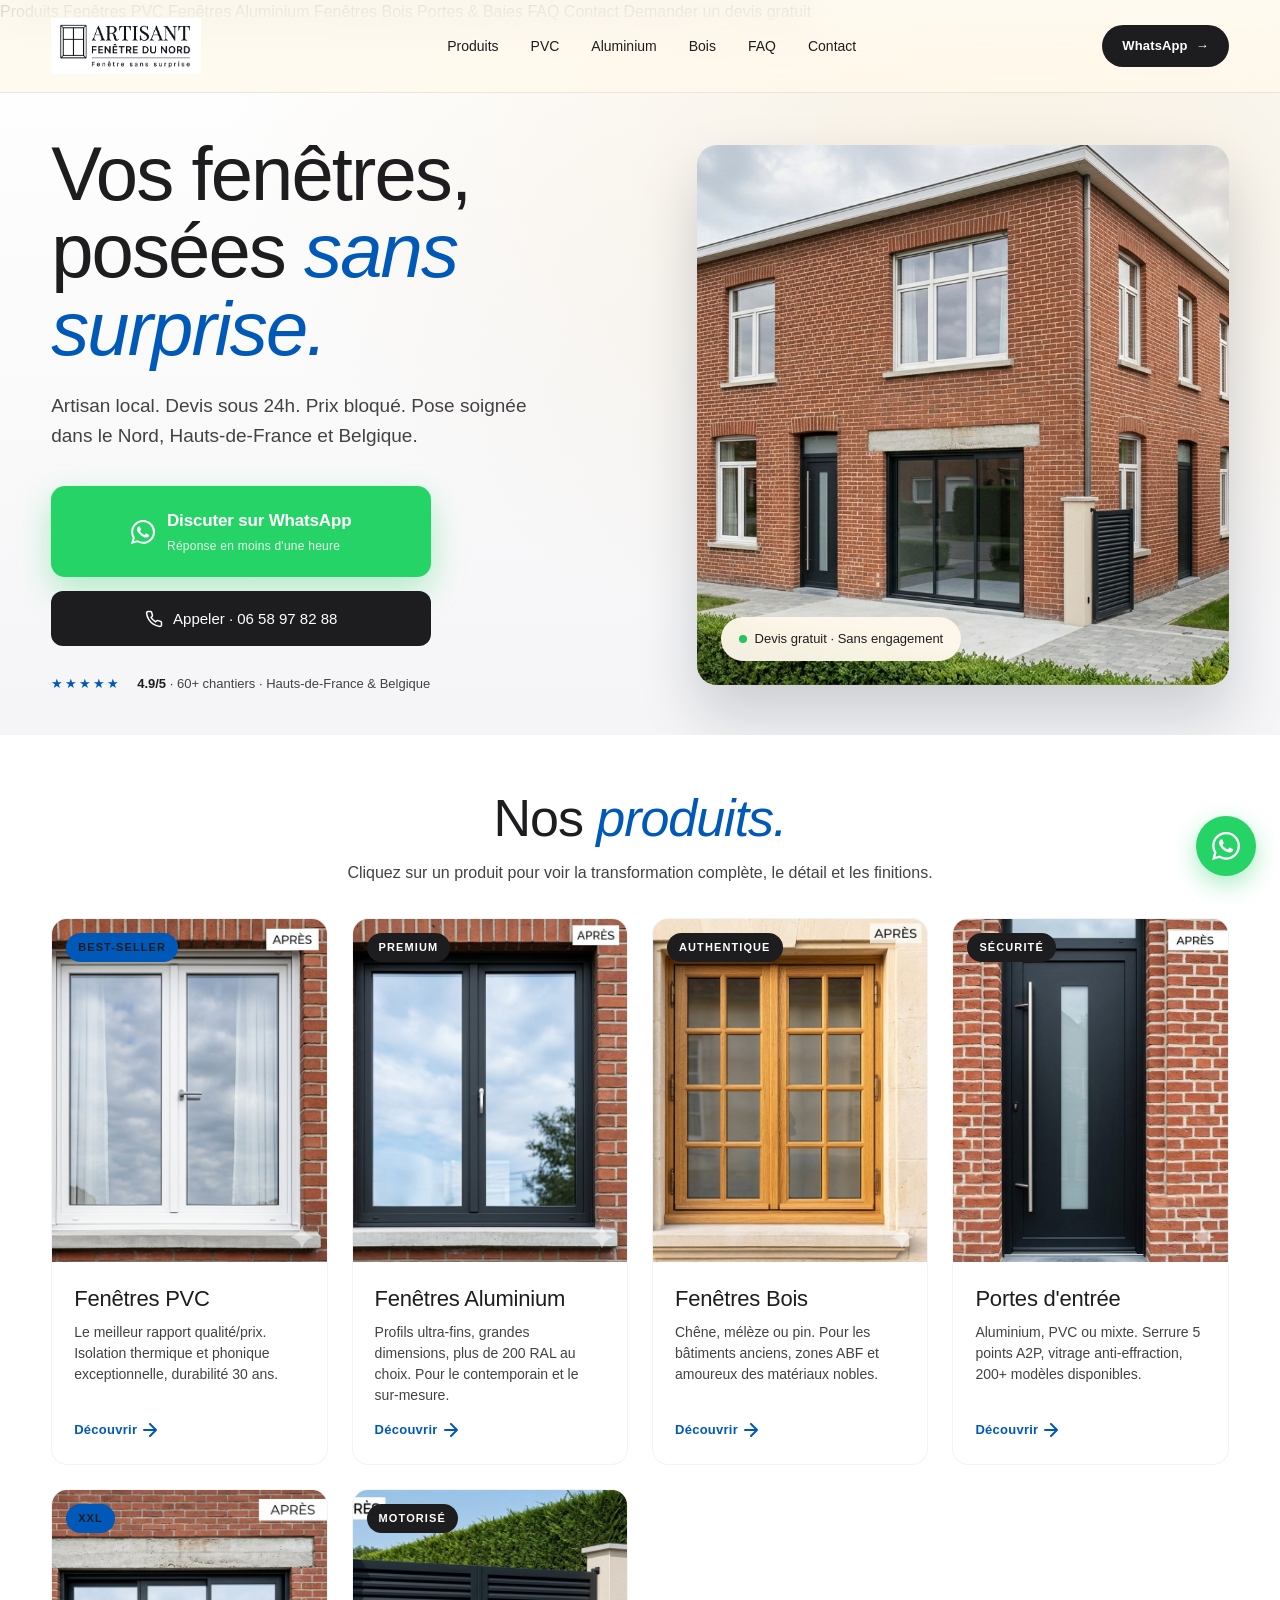
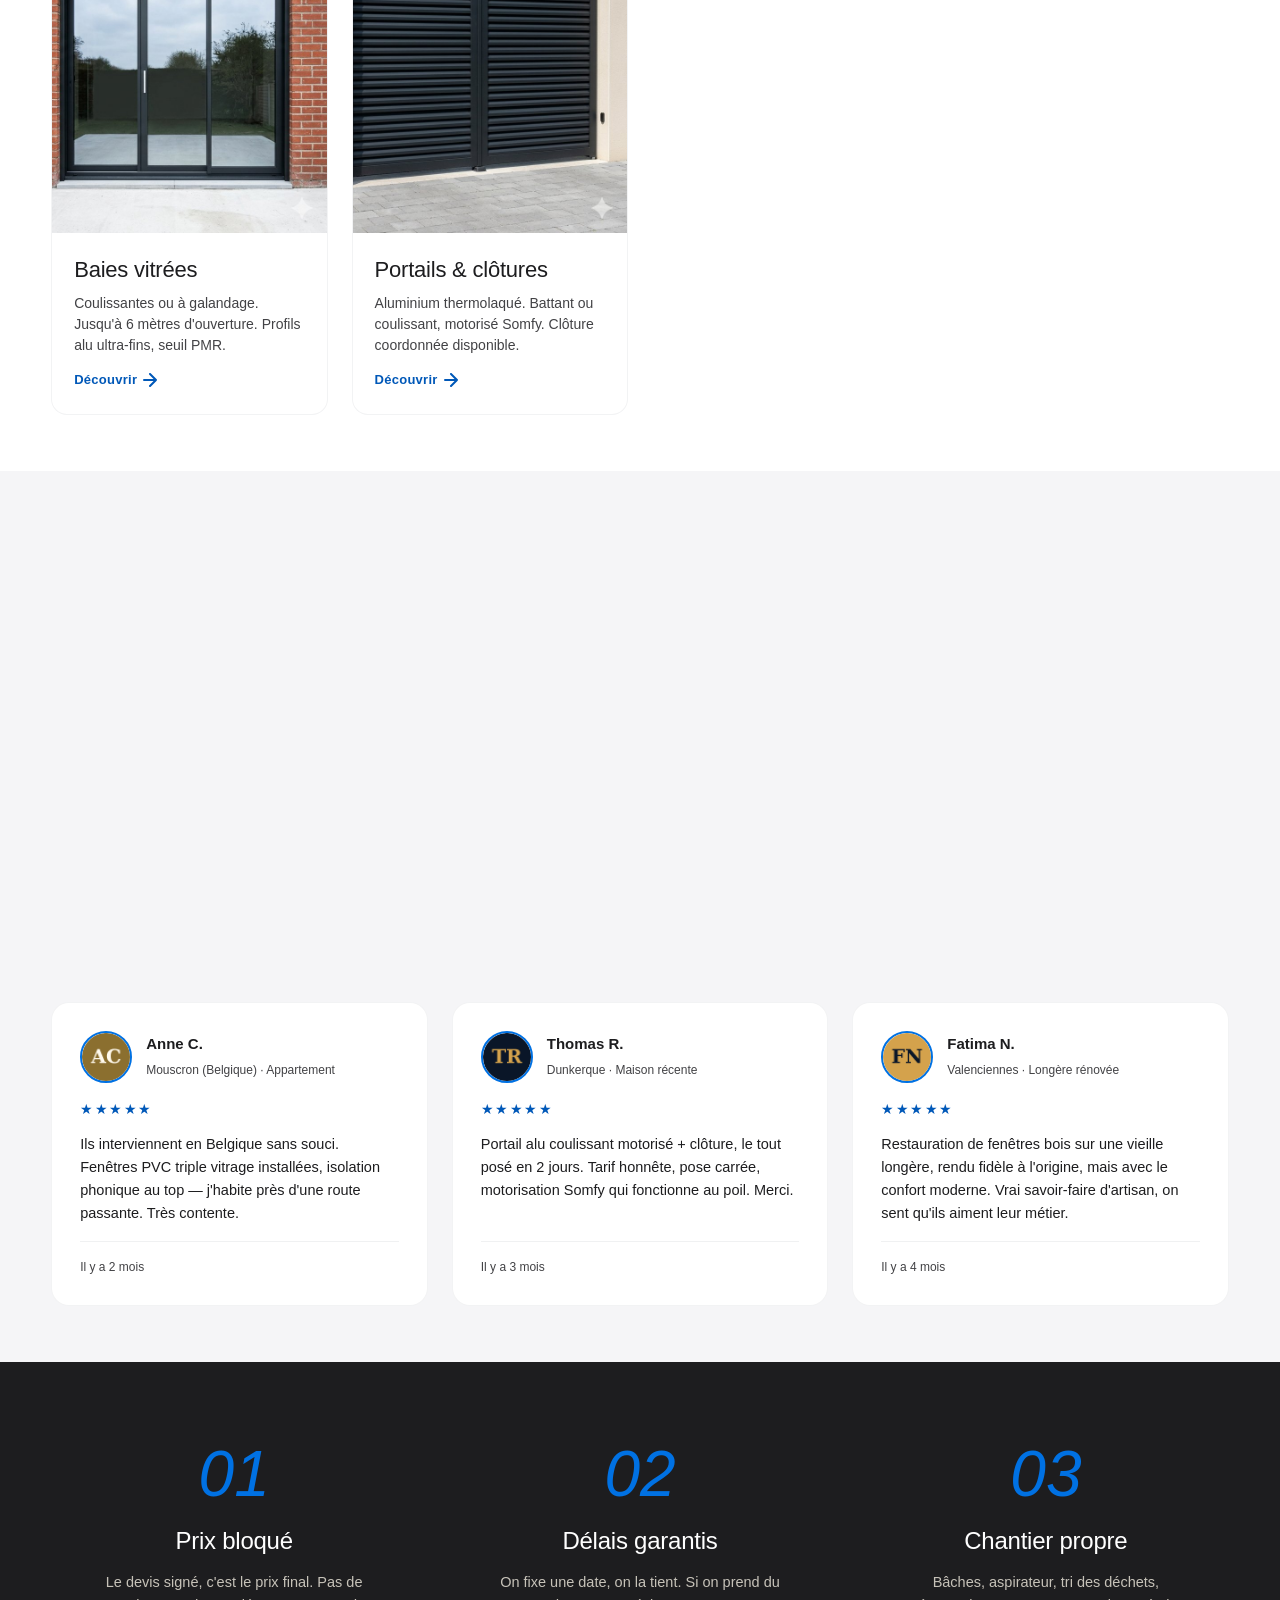
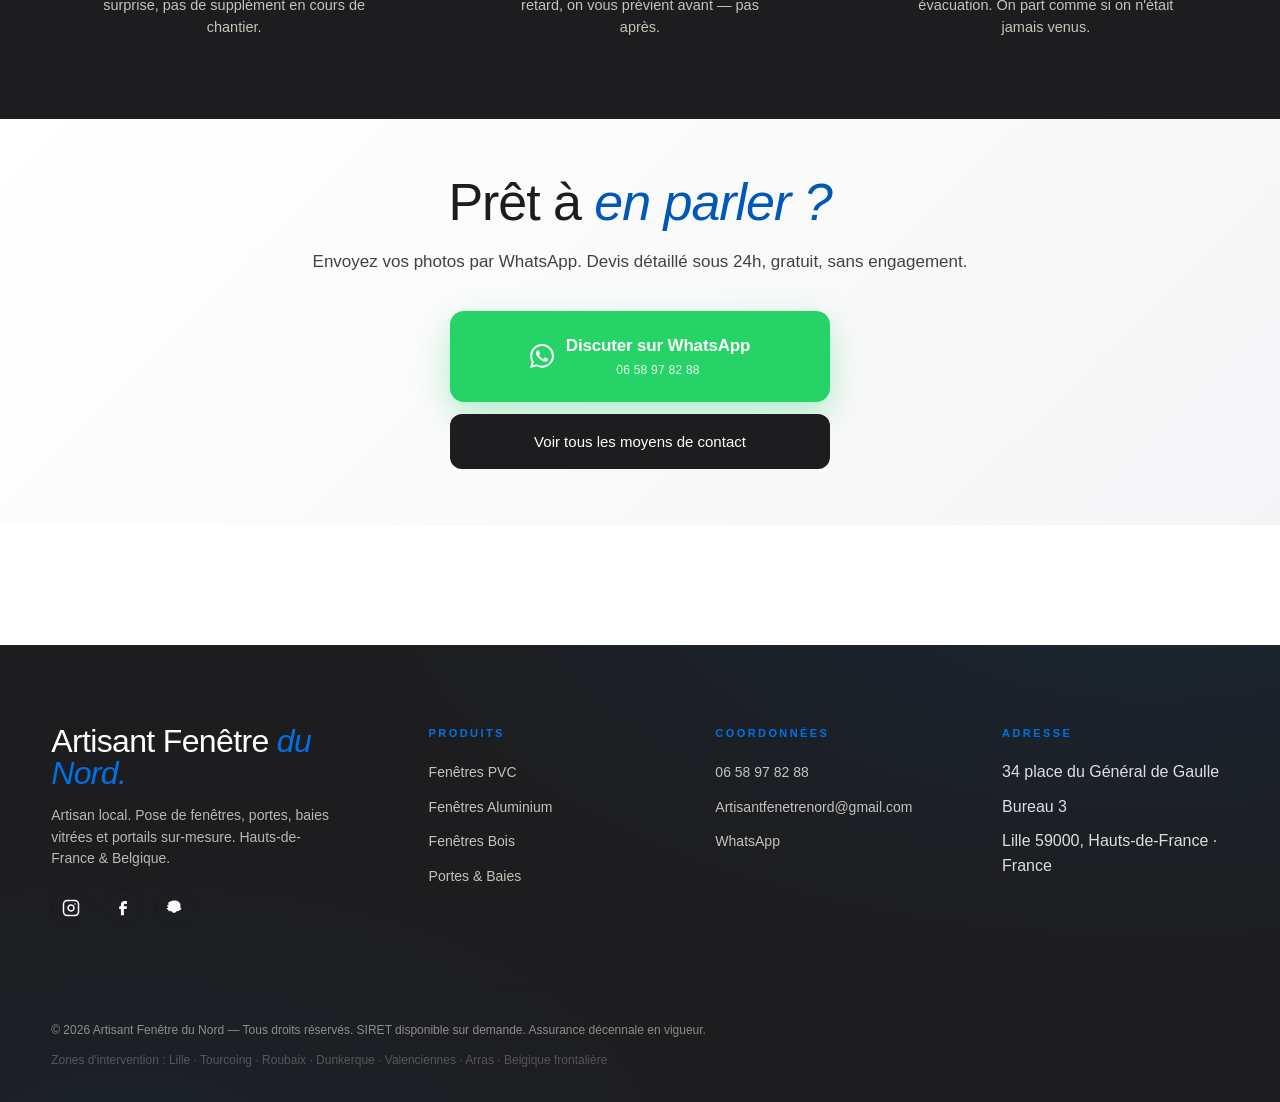
==== index.html @ 4042ab04 "Initial commit — site Artisant Fenêtre du Nord Site statique de présentation : page d'accueil, pages" ====
<!DOCTYPE html>
<html lang="fr">
<head>
<meta charset="UTF-8" />
<meta name="viewport" content="width=device-width, initial-scale=1.0" />
<title>Artisant Fenêtre du Nord | Pose fenêtres, portes, baies & portails — Lille, Tourcoing, Belgique</title>
<meta name="description" content="Artisan local. Fenêtres PVC, aluminium, bois, portes, baies vitrées et portails sur-mesure. Devis gratuit en 24h par WhatsApp. Pose dans le Nord, Hauts-de-France et Belgique." />
<meta name="keywords" content="fenêtre Lille, pose fenêtre Tourcoing, baie vitrée Nord, portail aluminium, devis fenêtre Belgique, artisan menuisier Hauts-de-France" />
<link rel="canonical" href="https://artisantfenetredunord.fr/" />
<link rel="icon" type="image/x-icon" href="favicon.ico" />
<link rel="icon" type="image/png" sizes="32x32" href="assets/favicon-32.png" />
<link rel="apple-touch-icon" sizes="180x180" href="assets/apple-touch-icon.png" />
<link rel="manifest" href="manifest.json" />
<meta name="theme-color" content="#0A1628" />
<link rel="stylesheet" href="assets/styles.css" />

<script type="application/ld+json">
{
  "@context": "https://schema.org",
  "@type": "LocalBusiness",
  "name": "Artisant Fenêtre du Nord",
  "image": "https://artisantfenetredunord.fr/assets/logo.png",
  "telephone": "+33658978288",
  "email": "Artisantfenetrenord@gmail.com",
  "address": {
    "@type": "PostalAddress",
    "streetAddress": "34 place du Général de Gaulle, Bureau 3, Lille 59000",
    "addressRegion": "Hauts-de-France",
    "addressCountry": "FR"
  },
  "areaServed": ["Lille", "Tourcoing", "Roubaix", "Dunkerque", "Valenciennes", "Arras", "Belgique"],
  "priceRange": "€€",
  "openingHours": "Mo-Sa 08:00-19:00"
}
</script>

<style>
/* HERO */
.hero-biz {
  display: flex;
  align-items: center;
  padding: 110px var(--gutter) 40px;
  background:
    radial-gradient(800px 500px at 80% 20%, rgba(212,162,76,0.15), transparent),
    linear-gradient(180deg, var(--cream) 0%, var(--paper) 100%);
  position: relative;
  overflow: hidden;
}
.hero-biz-inner {
  max-width: var(--max-w);
  margin: 0 auto;
  width: 100%;
  display: grid;
  grid-template-columns: 1.1fr 1fr;
  gap: 60px;
  align-items: center;
}
.hero-biz-text h1 {
  font-family: var(--font-display);
  font-size: clamp(40px, 6.5vw, 76px);
  font-weight: 500;
  line-height: 1.02;
  letter-spacing: -0.025em;
  color: var(--ink);
  margin-bottom: 24px;
}
.hero-biz-text h1 em { font-style: italic; color: var(--gold-deep); }
.hero-biz-text .lead-biz {
  font-size: 19px;
  line-height: 1.55;
  color: var(--ink-soft);
  max-width: 520px;
  margin-bottom: 36px;
}
.hero-biz-cta {
  display: flex;
  flex-direction: column;
  gap: 14px;
  max-width: 380px;
}
.btn-whatsapp-big {
  display: flex;
  align-items: center;
  justify-content: center;
  gap: 12px;
  background: #25D366;
  color: white;
  padding: 22px 32px;
  border-radius: 14px;
  font-size: 17px;
  font-weight: 600;
  letter-spacing: -0.01em;
  text-decoration: none;
  box-shadow: 0 12px 32px rgba(37, 211, 102, 0.35);
  transition: all 0.25s ease;
}
.btn-whatsapp-big:hover {
  transform: translateY(-2px);
  box-shadow: 0 16px 40px rgba(37, 211, 102, 0.45);
}
.btn-whatsapp-big svg { width: 24px; height: 24px; flex-shrink: 0; }
.btn-whatsapp-big small {
  display: block;
  font-size: 12px;
  font-weight: 400;
  opacity: 0.9;
  margin-top: 2px;
  letter-spacing: 0.02em;
}
.btn-call-secondary {
  display: flex;
  align-items: center;
  justify-content: center;
  gap: 10px;
  background: var(--ink);
  color: var(--cream);
  padding: 16px 24px;
  border-radius: 12px;
  font-size: 15px;
  font-weight: 500;
  text-decoration: none;
  transition: all 0.2s ease;
}
.btn-call-secondary:hover {
  background: var(--gold-deep);
  color: var(--ink);
}
.hero-biz-trust {
  margin-top: 28px;
  display: flex;
  align-items: center;
  gap: 16px;
  font-size: 13px;
  color: var(--ink-soft);
}
.hero-biz-trust strong { color: var(--ink); font-weight: 600; }
.hero-biz-trust .stars { color: var(--gold-deep); letter-spacing: 2px; }
.hero-biz-image {
  position: relative;
  height: 540px;
  border-radius: 20px;
  overflow: hidden;
  box-shadow: 0 30px 60px rgba(10, 22, 40, 0.18);
}
.hero-biz-image img { width: 100%; height: 100%; object-fit: cover; }
.hero-biz-badge {
  position: absolute;
  bottom: 24px;
  left: 24px;
  background: rgba(255, 249, 236, 0.95);
  backdrop-filter: blur(8px);
  padding: 12px 18px;
  border-radius: 100px;
  font-size: 13px;
  font-weight: 500;
  color: var(--ink);
  display: flex;
  align-items: center;
  gap: 8px;
}
.hero-biz-badge .dot { width: 8px; height: 8px; background: #22c55e; border-radius: 50%; animation: pulse 2s infinite; }
@keyframes pulse { 0%, 100% { opacity: 1; } 50% { opacity: 0.4; } }
@media (max-width: 900px) {
  .hero-biz { padding-top: 90px; }
  .hero-biz-inner { grid-template-columns: 1fr; gap: 40px; }
  .hero-biz-image { height: 380px; }
}
@media (max-width: 750px) {
  .hero-biz-image { height: 300px; }
  .btn-whatsapp-big { padding: 18px 24px; font-size: 15px; }
}

/* PRODUCTS GRID */
.products-section { padding: 56px var(--gutter); background: var(--cream); }
.products-inner { max-width: var(--max-w); margin: 0 auto; }
.products-header { text-align: center; max-width: 600px; margin: 0 auto 32px; }
.products-header h2 {
  font-family: var(--font-display);
  font-size: clamp(32px, 4.5vw, 52px);
  font-weight: 500;
  line-height: 1.05;
  letter-spacing: -0.02em;
  margin-bottom: 16px;
}
.products-header h2 em { font-style: italic; color: var(--gold-deep); }
.products-header p { font-size: 16px; color: var(--ink-soft); }
.products-grid {
  display: grid;
  grid-template-columns: repeat(auto-fill, minmax(260px, 1fr));
  gap: 24px;
}
.product-card {
  background: white;
  border-radius: 16px;
  overflow: hidden;
  text-decoration: none;
  color: var(--ink);
  display: flex;
  flex-direction: column;
  transition: all 0.3s ease;
  cursor: pointer;
  border: 1px solid rgba(10, 22, 40, 0.05);
}
.product-card:hover { transform: translateY(-6px); box-shadow: 0 20px 40px rgba(10, 22, 40, 0.12); }
.product-card-image { position: relative; aspect-ratio: 4 / 5; overflow: hidden; background: var(--paper); }
.product-card-image img { width: 100%; height: 100%; object-fit: cover; transition: transform 0.5s ease; }
.product-card-image.show-after img {
  /* Show only RIGHT half of the avant/après image — the result */
  width: 200%;
  object-position: right center;
  transition: transform 0.5s ease;
}
.product-card:hover .product-card-image.show-after img {
  transform: scale(1.04);
}
.product-card-image .reveal-hint {
  position: absolute;
  bottom: 14px;
  left: 14px;
  right: 14px;
  display: flex;
  align-items: center;
  justify-content: space-between;
  gap: 8px;
  padding: 8px 14px;
  background: rgba(255, 255, 255, 0.95);
  backdrop-filter: blur(8px);
  -webkit-backdrop-filter: blur(8px);
  border-radius: 999px;
  font-size: 11px;
  font-weight: 600;
  letter-spacing: 0.08em;
  text-transform: uppercase;
  color: var(--ink);
  z-index: 2;
  transition: transform 0.4s ease;
}
.reveal-hint .arrow {
  display: inline-flex;
  align-items: center;
  gap: 4px;
  color: var(--gold);
  font-weight: 700;
}
.reveal-hint .arrow svg { transition: transform 0.3s ease; }
.product-card:hover .reveal-hint .arrow svg { transform: translateX(4px); }
.product-card:hover .product-card-image img { transform: scale(1.05); }
.product-card-tag {
  position: absolute;
  top: 14px;
  left: 14px;
  background: var(--ink);
  color: var(--cream);
  font-size: 11px;
  font-weight: 600;
  letter-spacing: 0.1em;
  text-transform: uppercase;
  padding: 6px 12px;
  border-radius: 100px;
}
.product-card-tag.gold { background: var(--gold-deep); color: var(--ink); }
.product-card-info { padding: 20px 22px 24px; flex: 1; display: flex; flex-direction: column; }
.product-card-info h3 {
  font-family: var(--font-display);
  font-size: 22px;
  font-weight: 500;
  letter-spacing: -0.01em;
  margin-bottom: 6px;
}
.product-card-info p { font-size: 14px; color: var(--ink-soft); line-height: 1.5; margin-bottom: 14px; flex: 1; }
.product-card-link {
  display: inline-flex;
  align-items: center;
  gap: 6px;
  font-size: 13px;
  font-weight: 600;
  color: var(--gold-deep);
  letter-spacing: 0.02em;
}
.product-card-link svg { transition: transform 0.25s; }
.product-card:hover .product-card-link svg { transform: translateX(4px); }
@media (max-width: 600px) {
  .products-section { padding: 36px var(--gutter); }
  .products-grid { grid-template-columns: repeat(2, 1fr); gap: 14px; }
  .product-card-info { padding: 14px 14px 18px; }
  .product-card-info h3 { font-size: 17px; }
  .product-card-info p { font-size: 12.5px; margin-bottom: 10px; }
  .product-card-tag { font-size: 9px; padding: 5px 9px; top: 10px; left: 10px; }
}

/* REVIEWS */
.reviews-section { padding: 56px var(--gutter); background: var(--paper); }
.reviews-inner { max-width: var(--max-w); margin: 0 auto; }
.reviews-header { text-align: center; margin-bottom: 28px; }
.reviews-header .rating-bar {
  display: inline-flex;
  align-items: center;
  gap: 12px;
  background: white;
  padding: 12px 22px;
  border-radius: 100px;
  margin-bottom: 12px;
  box-shadow: 0 4px 20px rgba(10, 22, 40, 0.06);
}
.reviews-header .stars { color: var(--gold-deep); font-size: 18px; letter-spacing: 2px; }
.reviews-header .rating-text { font-size: 14px; font-weight: 600; color: var(--ink); }
.reviews-header .rating-count { font-size: 13px; color: var(--ink-soft); }
.reviews-header h2 {
  font-family: var(--font-display);
  font-size: clamp(32px, 4.5vw, 52px);
  font-weight: 500;
  line-height: 1.05;
  letter-spacing: -0.02em;
}
.reviews-header h2 em { font-style: italic; color: var(--gold-deep); }
.reviews-grid { display: grid; grid-template-columns: repeat(auto-fill, minmax(320px, 1fr)); gap: 24px; }
.review-card {
  background: white;
  border-radius: 18px;
  padding: 28px;
  display: flex;
  flex-direction: column;
  border: 1px solid rgba(10, 22, 40, 0.05);
}
.review-head { display: flex; align-items: center; gap: 14px; margin-bottom: 16px; }
.review-avatar {
  width: 52px;
  height: 52px;
  border-radius: 50%;
  overflow: hidden;
  flex-shrink: 0;
  background: var(--paper);
  border: 2px solid var(--gold);
}
.review-avatar img { width: 100%; height: 100%; object-fit: cover; }
.review-author { flex: 1; }
.review-author strong { display: block; font-size: 15px; font-weight: 600; color: var(--ink); margin-bottom: 2px; }
.review-author small { font-size: 12px; color: var(--ink-soft); }
.review-stars { color: var(--gold-deep); font-size: 14px; letter-spacing: 1.5px; margin-bottom: 12px; }
.review-card p { font-size: 14.5px; line-height: 1.6; color: var(--ink); flex: 1; }
.review-date {
  font-size: 12px;
  color: var(--ink-soft);
  margin-top: 16px;
  padding-top: 16px;
  border-top: 1px solid rgba(10, 22, 40, 0.06);
}
@media (max-width: 600px) {
  .reviews-section { padding: 36px var(--gutter); }
  .reviews-grid { grid-template-columns: 1fr; gap: 16px; }
  .review-card { padding: 22px; }
}

/* PILIERS */
.pillars { padding: 56px var(--gutter); background: var(--ink); color: var(--cream); }
.pillars-inner {
  max-width: var(--max-w);
  margin: 0 auto;
  display: grid;
  grid-template-columns: repeat(3, 1fr);
  gap: 40px;
}
.pillar { text-align: center; padding: 24px 12px; }
.pillar-num {
  font-family: var(--font-display);
  font-size: 64px;
  font-weight: 500;
  font-style: italic;
  color: var(--gold);
  line-height: 1;
  margin-bottom: 16px;
}
.pillar h3 {
  font-family: var(--font-display);
  font-size: 24px;
  font-weight: 500;
  letter-spacing: -0.01em;
  margin-bottom: 12px;
}
.pillar p { font-size: 14.5px; line-height: 1.55; color: rgba(255, 249, 236, 0.75); max-width: 280px; margin: 0 auto; }
@media (max-width: 800px) { .pillars-inner { grid-template-columns: 1fr; gap: 30px; } }

/* FINAL CTA */
.final-cta { padding: 56px var(--gutter); background: linear-gradient(135deg, var(--cream), var(--paper)); text-align: center; }
.final-cta-inner { max-width: 700px; margin: 0 auto; }
.final-cta h2 {
  font-family: var(--font-display);
  font-size: clamp(32px, 5vw, 52px);
  font-weight: 500;
  line-height: 1.05;
  letter-spacing: -0.02em;
  margin-bottom: 20px;
}
.final-cta h2 em { font-style: italic; color: var(--gold-deep); }
.final-cta p { font-size: 17px; color: var(--ink-soft); margin-bottom: 36px; line-height: 1.5; }
.final-cta-btns {
  display: inline-flex;
  flex-direction: column;
  gap: 12px;
  width: 100%;
  max-width: 380px;
}
</style>
</head>

<body>

<!-- NAV -->
<nav class="nav">
  <div class="nav-inner">
    <a href="index.html" class="nav-brand">
      <img class="nav-brand-mark" src="assets/logo.png" alt="Artisant Fenêtre du Nord — Fenêtre sans surprise" />
    </a>
    <ul class="nav-links">
      <li><a href="#produits">Produits</a></li>
      <li><a href="pages/pvc.html">PVC</a></li>
      <li><a href="pages/aluminium.html">Aluminium</a></li>
      <li><a href="pages/bois.html">Bois</a></li>
      <li><a href="pages/faq.html">FAQ</a></li>
      <li><a href="pages/contact.html">Contact</a></li>
    </ul>
    <a href="#" data-whatsapp="Bonjour, je souhaite obtenir un devis." class="nav-cta">WhatsApp <span>→</span></a>
    <button class="nav-toggle" aria-label="Menu">
      <svg width="20" height="14" viewBox="0 0 20 14" fill="none"><path d="M1 1h18M1 7h18M1 13h18" stroke="currentColor" stroke-width="2" stroke-linecap="round"/></svg>
    </button>
  </div>
</nav>
<div class="mobile-menu">
  <a href="#produits">Produits</a>
  <a href="pages/pvc.html">Fenêtres PVC</a>
  <a href="pages/aluminium.html">Fenêtres Aluminium</a>
  <a href="pages/bois.html">Fenêtres Bois</a>
  <a href="pages/portes-baies-portails.html">Portes & Baies</a>
  <a href="pages/faq.html">FAQ</a>
  <a href="pages/contact.html">Contact</a>
  <a href="pages/contact.html" class="mobile-cta">Demander un devis gratuit</a>
</div>

<!-- HERO -->
<section class="hero-biz">
  <div class="hero-biz-inner">
    <div class="hero-biz-text">
      <h1>Vos fenêtres,<br/>posées <em>sans surprise.</em></h1>
      <p class="lead-biz">Artisan local. Devis sous 24h. Prix bloqué. Pose soignée dans le Nord, Hauts-de-France et Belgique.</p>
      <div class="hero-biz-cta">
        <a href="#" data-whatsapp="Bonjour, je souhaite obtenir un devis pour mes fenêtres." class="btn-whatsapp-big">
          <svg viewBox="0 0 24 24" fill="currentColor"><path d="M17.472 14.382c-.297-.149-1.758-.867-2.03-.967-.273-.099-.471-.148-.67.15-.197.297-.767.966-.94 1.164-.173.199-.347.223-.644.075-.297-.15-1.255-.463-2.39-1.475-.883-.788-1.48-1.761-1.653-2.059-.173-.297-.018-.458.13-.606.134-.133.298-.347.446-.52.149-.174.198-.298.298-.497.099-.198.05-.371-.025-.52-.075-.149-.669-1.612-.916-2.207-.242-.579-.487-.5-.669-.51-.173-.008-.371-.01-.57-.01-.198 0-.52.074-.792.372-.272.297-1.04 1.016-1.04 2.479 0 1.462 1.065 2.875 1.213 3.074.149.198 2.096 3.2 5.077 4.487.709.306 1.262.489 1.694.625.712.227 1.36.195 1.871.118.571-.085 1.758-.719 2.006-1.413.248-.694.248-1.289.173-1.413-.074-.124-.272-.198-.57-.347m-5.421 7.403h-.004a9.87 9.87 0 01-5.031-1.378l-.361-.214-3.741.982.998-3.648-.235-.374a9.86 9.86 0 01-1.51-5.26c.001-5.45 4.436-9.884 9.888-9.884 2.64 0 5.122 1.03 6.988 2.898a9.825 9.825 0 012.893 6.994c-.003 5.45-4.437 9.884-9.885 9.884m8.413-18.297A11.815 11.815 0 0012.05 0C5.495 0 .16 5.335.157 11.892c0 2.096.547 4.142 1.588 5.945L.057 24l6.305-1.654a11.882 11.882 0 005.683 1.448h.005c6.554 0 11.89-5.335 11.893-11.893a11.821 11.821 0 00-3.48-8.413z"/></svg>
          <span>Discuter sur WhatsApp<small>Réponse en moins d'une heure</small></span>
        </a>
        <a href="tel:0658978288" class="btn-call-secondary">
          <svg width="18" height="18" viewBox="0 0 24 24" fill="none" stroke="currentColor" stroke-width="2"><path d="M22 16.92v3a2 2 0 01-2.18 2 19.79 19.79 0 01-8.63-3.07 19.5 19.5 0 01-6-6 19.79 19.79 0 01-3.07-8.67A2 2 0 014.11 2h3a2 2 0 012 1.72 12.84 12.84 0 00.7 2.81 2 2 0 01-.45 2.11L8.09 9.91a16 16 0 006 6l1.27-1.27a2 2 0 012.11-.45 12.84 12.84 0 002.81.7A2 2 0 0122 16.92z"/></svg>
          <span>Appeler · 06 58 97 82 88</span>
        </a>
      </div>
      <div class="hero-biz-trust">
        <span class="stars">★★★★★</span>
        <span><strong>4.9/5</strong> · 60+ chantiers · Hauts-de-France & Belgique</span>
      </div>
    </div>

    <div class="hero-biz-image reveal">
      <img src="assets/terrasse-baie-vitree.jpeg" alt="Baie vitrée et terrasse posées par Artisant Fenêtre du Nord" />
      <div class="hero-biz-badge">
        <span class="dot"></span>
        <span>Devis gratuit · Sans engagement</span>
      </div>
    </div>
  </div>
</section>

<!-- PRODUCTS -->
<section id="produits" class="products-section">
  <div class="products-inner">
    <div class="products-header reveal">
      <h2>Nos <em>produits.</em></h2>
      <p>Cliquez sur un produit pour voir la transformation complète, le détail et les finitions.</p>
    </div>

    <div class="products-grid">

      <a href="pages/pvc.html" class="product-card reveal">
        <div class="product-card-image show-after">
          <span class="product-card-tag gold">Best-seller</span>
          <img src="assets/produits/fenetre-pvc-avant-apres.png" alt="Fenêtre PVC — après rénovation" />
        </div>
        <div class="product-card-info">
          <h3>Fenêtres PVC</h3>
          <p>Le meilleur rapport qualité/prix. Isolation thermique et phonique exceptionnelle, durabilité 30 ans.</p>
          <span class="product-card-link">Découvrir <svg width="14" height="14" viewBox="0 0 14 14" fill="none"><path d="M1 7h12m0 0L7 1m6 6L7 13" stroke="currentColor" stroke-width="2" stroke-linecap="round"/></svg></span>
        </div>
      </a>

      <a href="pages/aluminium.html" class="product-card reveal">
        <div class="product-card-image show-after">
          <span class="product-card-tag">Premium</span>
          <img src="assets/produits/fenetre-alu-avant-apres.png" alt="Fenêtre aluminium — après rénovation" />
        </div>
        <div class="product-card-info">
          <h3>Fenêtres Aluminium</h3>
          <p>Profils ultra-fins, grandes dimensions, plus de 200 RAL au choix. Pour le contemporain et le sur-mesure.</p>
          <span class="product-card-link">Découvrir <svg width="14" height="14" viewBox="0 0 14 14" fill="none"><path d="M1 7h12m0 0L7 1m6 6L7 13" stroke="currentColor" stroke-width="2" stroke-linecap="round"/></svg></span>
        </div>
      </a>

      <a href="pages/bois.html" class="product-card reveal">
        <div class="product-card-image show-after">
          <span class="product-card-tag">Authentique</span>
          <img src="assets/produits/fenetre-bois-avant-apres.png" alt="Fenêtre bois — après restauration" />
        </div>
        <div class="product-card-info">
          <h3>Fenêtres Bois</h3>
          <p>Chêne, mélèze ou pin. Pour les bâtiments anciens, zones ABF et amoureux des matériaux nobles.</p>
          <span class="product-card-link">Découvrir <svg width="14" height="14" viewBox="0 0 14 14" fill="none"><path d="M1 7h12m0 0L7 1m6 6L7 13" stroke="currentColor" stroke-width="2" stroke-linecap="round"/></svg></span>
        </div>
      </a>

      <a href="pages/portes-baies-portails.html" class="product-card reveal">
        <div class="product-card-image show-after">
          <span class="product-card-tag">Sécurité</span>
          <img src="assets/produits/porte-avant-apres.png" alt="Porte d'entrée — après remplacement" />
        </div>
        <div class="product-card-info">
          <h3>Portes d'entrée</h3>
          <p>Aluminium, PVC ou mixte. Serrure 5 points A2P, vitrage anti-effraction, 200+ modèles disponibles.</p>
          <span class="product-card-link">Découvrir <svg width="14" height="14" viewBox="0 0 14 14" fill="none"><path d="M1 7h12m0 0L7 1m6 6L7 13" stroke="currentColor" stroke-width="2" stroke-linecap="round"/></svg></span>
        </div>
      </a>

      <a href="pages/portes-baies-portails.html" class="product-card reveal">
        <div class="product-card-image show-after">
          <span class="product-card-tag gold">XXL</span>
          <img src="assets/produits/baie-avant-apres.png" alt="Baie vitrée — après pose" />
        </div>
        <div class="product-card-info">
          <h3>Baies vitrées</h3>
          <p>Coulissantes ou à galandage. Jusqu'à 6 mètres d'ouverture. Profils alu ultra-fins, seuil PMR.</p>
          <span class="product-card-link">Découvrir <svg width="14" height="14" viewBox="0 0 14 14" fill="none"><path d="M1 7h12m0 0L7 1m6 6L7 13" stroke="currentColor" stroke-width="2" stroke-linecap="round"/></svg></span>
        </div>
      </a>

      <a href="pages/portes-baies-portails.html" class="product-card reveal">
        <div class="product-card-image show-after">
          <span class="product-card-tag">Motorisé</span>
          <img src="assets/produits/portail-avant-apres.png" alt="Portail — après remplacement" />
        </div>
        <div class="product-card-info">
          <h3>Portails &amp; clôtures</h3>
          <p>Aluminium thermolaqué. Battant ou coulissant, motorisé Somfy. Clôture coordonnée disponible.</p>
          <span class="product-card-link">Découvrir <svg width="14" height="14" viewBox="0 0 14 14" fill="none"><path d="M1 7h12m0 0L7 1m6 6L7 13" stroke="currentColor" stroke-width="2" stroke-linecap="round"/></svg></span>
        </div>
      </a>

    </div>
  </div>
</section>

<!-- REVIEWS -->
<section id="avis" class="reviews-section">
  <div class="reviews-inner">
    <div class="reviews-header reveal">
      <div class="rating-bar">
        <span class="stars">★★★★★</span>
        <span class="rating-text">4.9 / 5</span>
        <span class="rating-count">— Plus de 60 clients satisfaits</span>
      </div>
      <h2>Ce que disent <em>nos clients.</em></h2>
    </div>

    <div class="reviews-grid">

      <div class="review-card reveal">
        <div class="review-head">
          <div class="review-avatar"><img src="assets/avatars/avatar-1.png" alt="Marie D." /></div>
          <div class="review-author"><strong>Marie D.</strong><small>Lille · Maison de ville</small></div>
        </div>
        <div class="review-stars">★★★★★</div>
        <p>Pose impeccable de 7 fenêtres PVC en deux jours. Équipe ponctuelle, propre, et le devis a été respecté au centime près. On entend plus la rue, c'est le jour et la nuit.</p>
        <div class="review-date">Il y a 3 semaines</div>
      </div>

      <div class="review-card reveal">
        <div class="review-head">
          <div class="review-avatar"><img src="assets/avatars/avatar-2.png" alt="Stéphane L." /></div>
          <div class="review-author"><strong>Stéphane L.</strong><small>Tourcoing · Rénovation totale</small></div>
        </div>
        <div class="review-stars">★★★★★</div>
        <p>J'ai fait faire 3 devis. Eux étaient les plus clairs et pas les plus chers. Baie vitrée alu de 4m posée nickel, bien expliqué les choix de vitrage. Je recommande sans hésiter.</p>
        <div class="review-date">Il y a 1 mois</div>
      </div>

      <div class="review-card reveal">
        <div class="review-head">
          <div class="review-avatar"><img src="assets/avatars/avatar-3.png" alt="Karim B." /></div>
          <div class="review-author"><strong>Karim B.</strong><small>Roubaix · Maison familiale</small></div>
        </div>
        <div class="review-stars">★★★★★</div>
        <p>Réponse WhatsApp en 30 min, devis le lendemain matin. Pose porte d'entrée alu + 4 fenêtres. Travail très soigné, nettoyage complet à la fin. Du sérieux.</p>
        <div class="review-date">Il y a 2 mois</div>
      </div>

      <div class="review-card reveal">
        <div class="review-head">
          <div class="review-avatar"><img src="assets/avatars/avatar-4.png" alt="Anne C." /></div>
          <div class="review-author"><strong>Anne C.</strong><small>Mouscron (Belgique) · Appartement</small></div>
        </div>
        <div class="review-stars">★★★★★</div>
        <p>Ils interviennent en Belgique sans souci. Fenêtres PVC triple vitrage installées, isolation phonique au top — j'habite près d'une route passante. Très contente.</p>
        <div class="review-date">Il y a 2 mois</div>
      </div>

      <div class="review-card reveal">
        <div class="review-head">
          <div class="review-avatar"><img src="assets/avatars/avatar-5.png" alt="Thomas R." /></div>
          <div class="review-author"><strong>Thomas R.</strong><small>Dunkerque · Maison récente</small></div>
        </div>
        <div class="review-stars">★★★★★</div>
        <p>Portail alu coulissant motorisé + clôture, le tout posé en 2 jours. Tarif honnête, pose carrée, motorisation Somfy qui fonctionne au poil. Merci.</p>
        <div class="review-date">Il y a 3 mois</div>
      </div>

      <div class="review-card reveal">
        <div class="review-head">
          <div class="review-avatar"><img src="assets/avatars/avatar-6.png" alt="Fatima N." /></div>
          <div class="review-author"><strong>Fatima N.</strong><small>Valenciennes · Longère rénovée</small></div>
        </div>
        <div class="review-stars">★★★★★</div>
        <p>Restauration de fenêtres bois sur une vieille longère, rendu fidèle à l'origine, mais avec le confort moderne. Vrai savoir-faire d'artisan, on sent qu'ils aiment leur métier.</p>
        <div class="review-date">Il y a 4 mois</div>
      </div>

    </div>
  </div>
</section>

<!-- 3 PILIERS -->
<section class="pillars">
  <div class="pillars-inner">
    <div class="pillar reveal">
      <div class="pillar-num">01</div>
      <h3>Prix bloqué</h3>
      <p>Le devis signé, c'est le prix final. Pas de surprise, pas de supplément en cours de chantier.</p>
    </div>
    <div class="pillar reveal">
      <div class="pillar-num">02</div>
      <h3>Délais garantis</h3>
      <p>On fixe une date, on la tient. Si on prend du retard, on vous prévient avant — pas après.</p>
    </div>
    <div class="pillar reveal">
      <div class="pillar-num">03</div>
      <h3>Chantier propre</h3>
      <p>Bâches, aspirateur, tri des déchets, évacuation. On part comme si on n'était jamais venus.</p>
    </div>
  </div>
</section>

<!-- FINAL CTA -->
<section class="final-cta">
  <div class="final-cta-inner">
    <h2>Prêt à <em>en parler ?</em></h2>
    <p>Envoyez vos photos par WhatsApp. Devis détaillé sous 24h, gratuit, sans engagement.</p>
    <div class="final-cta-btns">
      <a href="#" data-whatsapp="Bonjour, je souhaite obtenir un devis." class="btn-whatsapp-big">
        <svg viewBox="0 0 24 24" fill="currentColor"><path d="M17.472 14.382c-.297-.149-1.758-.867-2.03-.967-.273-.099-.471-.148-.67.15-.197.297-.767.966-.94 1.164-.173.199-.347.223-.644.075-.297-.15-1.255-.463-2.39-1.475-.883-.788-1.48-1.761-1.653-2.059-.173-.297-.018-.458.13-.606.134-.133.298-.347.446-.52.149-.174.198-.298.298-.497.099-.198.05-.371-.025-.52-.075-.149-.669-1.612-.916-2.207-.242-.579-.487-.5-.669-.51-.173-.008-.371-.01-.57-.01-.198 0-.52.074-.792.372-.272.297-1.04 1.016-1.04 2.479 0 1.462 1.065 2.875 1.213 3.074.149.198 2.096 3.2 5.077 4.487.709.306 1.262.489 1.694.625.712.227 1.36.195 1.871.118.571-.085 1.758-.719 2.006-1.413.248-.694.248-1.289.173-1.413-.074-.124-.272-.198-.57-.347m-5.421 7.403h-.004a9.87 9.87 0 01-5.031-1.378l-.361-.214-3.741.982.998-3.648-.235-.374a9.86 9.86 0 01-1.51-5.26c.001-5.45 4.436-9.884 9.888-9.884 2.64 0 5.122 1.03 6.988 2.898a9.825 9.825 0 012.893 6.994c-.003 5.45-4.437 9.884-9.885 9.884m8.413-18.297A11.815 11.815 0 0012.05 0C5.495 0 .16 5.335.157 11.892c0 2.096.547 4.142 1.588 5.945L.057 24l6.305-1.654a11.882 11.882 0 005.683 1.448h.005c6.554 0 11.89-5.335 11.893-11.893a11.821 11.821 0 00-3.48-8.413z"/></svg>
        <span>Discuter sur WhatsApp<small>06 58 97 82 88</small></span>
      </a>
      <a href="pages/contact.html" class="btn-call-secondary">
        <span>Voir tous les moyens de contact</span>
      </a>
    </div>
  </div>
</section>

<!-- FOOTER -->
<footer class="footer">
  <div class="footer-inner">
    <div class="footer-top">
      <div class="footer-brand">
        <h3>Artisant Fenêtre <em>du Nord.</em></h3>
        <p>Artisan local. Pose de fenêtres, portes, baies vitrées et portails sur-mesure. Hauts-de-France & Belgique.</p>
        <div class="footer-socials">
          <a href="https://www.instagram.com/artisant.fenetre.dunord/" target="_blank" rel="noopener" aria-label="Instagram">
            <svg viewBox="0 0 24 24" fill="none" stroke="currentColor" stroke-width="2" stroke-linecap="round" stroke-linejoin="round"><rect x="2" y="2" width="20" height="20" rx="5"/><path d="M16 11.37A4 4 0 1 1 12.63 8 4 4 0 0 1 16 11.37z"/><line x1="17.5" y1="6.5" x2="17.51" y2="6.5"/></svg>
          </a>
          <a href="https://www.facebook.com/artisant.fenetre.dunord" target="_blank" rel="noopener" aria-label="Facebook">
            <svg viewBox="0 0 24 24" fill="currentColor"><path d="M9.198 21.5h4v-8.01h3.604l.396-3.98h-4V7.5a1 1 0 0 1 1-1h3v-4h-3a5 5 0 0 0-5 5v2.01h-2l-.396 3.98h2.396v8.01z"/></svg>
          </a>
          <a href="https://www.snapchat.com/add/artisantfenetre" target="_blank" rel="noopener" aria-label="Snapchat">
            <svg viewBox="0 0 24 24" fill="currentColor"><path d="M12.166 2c2.946-.005 5.92 1.81 6.85 4.785.339 1.087.222 2.244.213 3.38-.007.736.045 1.474 0 2.21.155.044.32.058.475.105.288.06.587.157.798.376.107.268-.029.555-.236.731-.555.503-1.32.677-1.973 1.022-.355.235-.499.659-.711 1.005-.163.275-.42.502-.748.523-.461.058-.913-.097-1.376-.107-.564-.007-1.137.137-1.561.523-.443.396-.751.918-1.232 1.281-.527.388-1.182.587-1.832.6-.871.06-1.717-.27-2.422-.752-.482-.34-.791-.87-1.286-1.193-.514-.305-1.139-.385-1.722-.305-.376.058-.764.182-1.143.087-.474-.114-.711-.604-.918-1.005-.207-.356-.337-.79-.692-1.024-.532-.303-1.142-.473-1.65-.819a1.32 1.32 0 0 1-.43-.464c-.106-.272.107-.557.366-.654.346-.155.74-.155 1.085-.319.376-.144.74-.376.972-.713.087-.146.155-.304.213-.464-.585-.27-1.21-.526-1.642-1.03-.27-.318-.388-.78-.193-1.165.116-.21.347-.318.575-.358.21-.04.405.04.59.135.183.087.376.184.585.193.118 0 .184-.117.193-.222.038-.434-.058-.87-.077-1.302-.06-.957-.155-1.95.184-2.876C5.41 4.04 7.787 2.434 10.295 2.097c.621-.087 1.247-.107 1.871-.097z"/></svg>
          </a>
        </div>
      </div>
      <div class="footer-col">
        <h4>Produits</h4>
        <ul>
          <li><a href="pages/pvc.html">Fenêtres PVC</a></li>
          <li><a href="pages/aluminium.html">Fenêtres Aluminium</a></li>
          <li><a href="pages/bois.html">Fenêtres Bois</a></li>
          <li><a href="pages/portes-baies-portails.html">Portes & Baies</a></li>
        </ul>
      </div>
      <div class="footer-col">
        <h4>Coordonnées</h4>
        <ul>
          <li><a href="tel:0658978288">06 58 97 82 88</a></li>
          <li><a href="mailto:Artisantfenetrenord@gmail.com">Artisantfenetrenord@gmail.com</a></li>
          <li><a href="#" data-whatsapp="Bonjour">WhatsApp</a></li>
        </ul>
      </div>
      <div class="footer-col">
        <h4>Adresse</h4>
        <ul>
          <li style="opacity: 0.85;">34 place du Général de Gaulle</li>
          <li style="opacity: 0.85;">Bureau 3</li>
          <li style="opacity: 0.85;">Lille 59000, Hauts-de-France · France</li>
        </ul>
      </div>
    </div>
    <div class="footer-bottom">
      <p>© 2026 Artisant Fenêtre du Nord — Tous droits réservés. SIRET disponible sur demande. Assurance décennale en vigueur.</p>
      <p style="opacity:0.5;">Zones d'intervention : Lille · Tourcoing · Roubaix · Dunkerque · Valenciennes · Arras · Belgique frontalière</p>
    </div>
  </div>
</footer>

<a href="#" class="wa-float" data-whatsapp="Bonjour, je souhaite un devis." aria-label="WhatsApp">
  <svg width="28" height="28" viewBox="0 0 24 24" fill="currentColor"><path d="M17.472 14.382c-.297-.149-1.758-.867-2.03-.967-.273-.099-.471-.148-.67.15-.197.297-.767.966-.94 1.164-.173.199-.347.223-.644.075-.297-.15-1.255-.463-2.39-1.475-.883-.788-1.48-1.761-1.653-2.059-.173-.297-.018-.458.13-.606.134-.133.298-.347.446-.52.149-.174.198-.298.298-.497.099-.198.05-.371-.025-.52-.075-.149-.669-1.612-.916-2.207-.242-.579-.487-.5-.669-.51-.173-.008-.371-.01-.57-.01-.198 0-.52.074-.792.372-.272.297-1.04 1.016-1.04 2.479 0 1.462 1.065 2.875 1.213 3.074.149.198 2.096 3.2 5.077 4.487.709.306 1.262.489 1.694.625.712.227 1.36.195 1.871.118.571-.085 1.758-.719 2.006-1.413.248-.694.248-1.289.173-1.413-.074-.124-.272-.198-.57-.347m-5.421 7.403h-.004a9.87 9.87 0 01-5.031-1.378l-.361-.214-3.741.982.998-3.648-.235-.374a9.86 9.86 0 01-1.51-5.26c.001-5.45 4.436-9.884 9.888-9.884 2.64 0 5.122 1.03 6.988 2.898a9.825 9.825 0 012.893 6.994c-.003 5.45-4.437 9.884-9.885 9.884m8.413-18.297A11.815 11.815 0 0012.05 0C5.495 0 .16 5.335.157 11.892c0 2.096.547 4.142 1.588 5.945L.057 24l6.305-1.654a11.882 11.882 0 005.683 1.448h.005c6.554 0 11.89-5.335 11.893-11.893a11.821 11.821 0 00-3.48-8.413z"/></svg>
</a>

<style>
.wa-float { position: fixed; bottom: 24px; right: 24px; width: 60px; height: 60px; background: #25D366; border-radius: 50%; display: grid; place-items: center; color: white; z-index: 50; box-shadow: 0 8px 24px rgba(37, 211, 102, 0.4); transition: transform 0.25s; }
.wa-float:hover { transform: scale(1.1); }
@media (max-width: 600px) { .wa-float { bottom: 16px; right: 16px; width: 56px; height: 56px; } }
</style>

<script src="assets/script.js"></script>
</body>
</html>
---- assets/styles.css ----
/* ====== ARTISANT FENÊTRE DU NORD - DESIGN SYSTEM ====== */

:root {
  /* Palette Apple-inspired — minimaliste, moderne, intemporelle */
  --ink: #1d1d1f;          /* Apple noir doux */
  --ink-deep: #000000;
  --ink-soft: #424245;     /* gris apple secondary */
  --gold: #0071e3;         /* bleu Apple — accent principal */
  --gold-bright: #2997ff;  /* bleu link Apple */
  --gold-deep: #0058b8;    /* bleu darker pour hovers */
  --silver: #86868b;       /* gris meta Apple */
  --cream: #ffffff;        /* fond principal blanc pur */
  --cream-warm: #fbfbfd;   /* fond Apple section secondaire */
  --paper: #f5f5f7;        /* gris très clair Apple sections */
  --line: rgba(0, 0, 0, 0.08);
  --line-strong: rgba(0, 0, 0, 0.16);
  --shadow-lg: 0 20px 60px -20px rgba(0, 0, 0, 0.14);
  --shadow-md: 0 8px 24px -8px rgba(0, 0, 0, 0.10);

  /* Typography — Apple system stack (SF Pro on macOS/iOS, Segoe UI Variable on Windows) */
  --font-display: -apple-system, BlinkMacSystemFont, "SF Pro Display", "SF Pro Text", "Segoe UI Variable", "Segoe UI", "Helvetica Neue", Helvetica, Arial, sans-serif;
  --font-body: -apple-system, BlinkMacSystemFont, "SF Pro Text", "SF Pro Display", "Segoe UI Variable", "Segoe UI", "Helvetica Neue", Helvetica, Arial, sans-serif;

  /* Layout */
  --max-w: 1280px;
  --gutter: clamp(20px, 4vw, 64px);
}

* { margin: 0; padding: 0; box-sizing: border-box; }

html { scroll-behavior: smooth; -webkit-text-size-adjust: 100%; }

body {
  font-family: var(--font-body);
  background: var(--cream);
  color: var(--ink);
  line-height: 1.55;
  font-weight: 400;
  overflow-x: hidden;
  -webkit-font-smoothing: antialiased;
  font-feature-settings: 'ss01', 'cv11';
}

img { max-width: 100%; height: auto; display: block; }
a { color: inherit; text-decoration: none; }
button { font-family: inherit; cursor: pointer; border: none; background: none; }

/* ====== NAVIGATION ====== */
.nav {
  position: fixed;
  top: 0; left: 0; right: 0;
  z-index: 100;
  padding: 18px var(--gutter);
  background: rgba(255, 249, 236, 0.78);
  backdrop-filter: blur(20px) saturate(140%);
  -webkit-backdrop-filter: blur(20px) saturate(140%);
  border-bottom: 1px solid var(--line);
  transition: all 0.3s ease;
}
.nav-inner {
  max-width: var(--max-w);
  margin: 0 auto;
  display: flex;
  justify-content: space-between;
  align-items: center;
  gap: 24px;
}
.nav-brand {
  display: flex;
  align-items: center;
  color: var(--ink);
}
.nav-brand-mark {
  height: 56px;
  width: auto;
  max-width: 280px;
  flex-shrink: 0;
  object-fit: contain;
  display: block;
}
.nav-brand-name { display: none; }
@media (max-width: 600px) {
  .nav-brand-mark { height: 44px; max-width: 220px; }
}
.nav-links {
  display: flex; gap: 32px;
  list-style: none;
}
.nav-links a {
  font-size: 14px;
  font-weight: 500;
  position: relative;
  padding: 6px 0;
  color: var(--ink);
  transition: color 0.2s;
}
.nav-links a::after {
  content: '';
  position: absolute;
  left: 0; bottom: 0;
  width: 0; height: 1px;
  background: var(--gold);
  transition: width 0.3s ease;
}
.nav-links a:hover { color: var(--gold-deep); }
.nav-links a:hover::after { width: 100%; }
.nav-cta {
  display: inline-flex;
  align-items: center;
  gap: 8px;
  background: var(--ink);
  color: var(--cream);
  padding: 11px 20px;
  border-radius: 999px;
  font-size: 13px;
  font-weight: 600;
  letter-spacing: 0.01em;
  transition: all 0.25s ease;
}
.nav-cta:hover { background: var(--gold); color: var(--ink); transform: translateY(-1px); }
.nav-toggle { display: none; width: 40px; height: 40px; background: var(--ink); color: var(--cream); border-radius: 999px; place-items: center; }

@media (max-width: 900px) {
  .nav-links { display: none; }
  .nav-cta { display: none; }
  .nav-toggle { display: grid; }
  .nav-toggle.open { background: var(--gold); color: var(--ink); }
  .mobile-menu {
    position: fixed;
    inset: 92px 0 0 0;
    background: var(--cream);
    z-index: 99;
    padding: 32px var(--gutter);
    display: flex; flex-direction: column;
    gap: 0;
    overflow-y: auto;
    transform: translateX(100%);
    transition: transform 0.4s cubic-bezier(0.7,0,0.3,1);
  }
  @media (max-width: 600px) {
    .mobile-menu { inset: 80px 0 0 0; padding: 24px var(--gutter); }
    .mobile-menu a { padding: 16px 0; font-size: 22px; }
  }
  .mobile-menu.open { transform: translateX(0); }
  .mobile-menu a {
    padding: 22px 0;
    font-family: var(--font-display);
    font-size: 28px;
    font-weight: 500;
    border-bottom: 1px solid var(--line);
    color: var(--ink);
    display: flex; justify-content: space-between; align-items: center;
  }
  .mobile-menu a::after { content: '→'; font-size: 22px; color: var(--gold); }
  .mobile-cta {
    margin-top: 32px;
    background: var(--ink);
    color: var(--cream);
    padding: 18px;
    border-radius: 999px;
    text-align: center;
    font-weight: 600;
  }
}

/* ====== UTILS ====== */
.container { max-width: var(--max-w); margin: 0 auto; padding: 0 var(--gutter); }
.eyebrow {
  display: inline-flex;
  align-items: center;
  gap: 10px;
  font-size: 12px;
  font-weight: 500;
  letter-spacing: 0.22em;
  text-transform: uppercase;
  color: var(--gold-deep);
}
.eyebrow::before {
  content: '';
  width: 24px; height: 1px;
  background: var(--gold);
}
.h-display {
  font-family: var(--font-display);
  font-weight: 400;
  letter-spacing: -0.025em;
  line-height: 1.02;
  font-variation-settings: 'opsz' 144;
}
.h-display em {
  font-style: italic;
  color: var(--gold-deep);
  font-weight: 400;
}
.btn-primary {
  display: inline-flex;
  align-items: center;
  gap: 10px;
  background: var(--ink);
  color: var(--cream);
  padding: 16px 28px;
  border-radius: 999px;
  font-size: 14px;
  font-weight: 600;
  letter-spacing: 0.01em;
  transition: all 0.3s ease;
  position: relative;
  overflow: hidden;
}
.btn-primary::before {
  content: '';
  position: absolute;
  inset: 0;
  background: var(--gold);
  transform: translateY(100%);
  transition: transform 0.4s cubic-bezier(0.7,0,0.3,1);
  z-index: 0;
}
.btn-primary:hover::before { transform: translateY(0); }
.btn-primary span, .btn-primary svg { position: relative; z-index: 1; transition: color 0.3s; }
.btn-primary:hover span, .btn-primary:hover svg { color: var(--ink); }

.btn-ghost {
  display: inline-flex;
  align-items: center;
  gap: 10px;
  border: 1px solid var(--line-strong);
  padding: 15px 27px;
  border-radius: 999px;
  font-size: 14px;
  font-weight: 500;
  color: var(--ink);
  transition: all 0.25s;
}
.btn-ghost:hover { background: var(--ink); color: var(--cream); border-color: var(--ink); }

/* ====== FOOTER ====== */
.footer {
  background: var(--ink);
  color: var(--cream);
  padding: 80px var(--gutter) 32px;
  margin-top: 120px;
  position: relative;
  overflow: hidden;
}
.footer::before {
  content: '';
  position: absolute;
  inset: 0;
  background:
    radial-gradient(800px 400px at 90% -20%, rgba(0, 113, 227, 0.10), transparent),
    radial-gradient(600px 300px at 10% 110%, rgba(0, 113, 227, 0.05), transparent);
  pointer-events: none;
}
.footer-inner {
  position: relative;
  max-width: var(--max-w);
  margin: 0 auto;
}
.footer-top {
  display: grid;
  grid-template-columns: 1.4fr 1fr 1fr 1fr;
  gap: 60px;
  padding-bottom: 60px;
  border-bottom: 1px solid rgba(0, 0, 0, 0.08);
}
.footer-brand h3 {
  font-family: var(--font-display);
  font-size: 32px;
  font-weight: 500;
  letter-spacing: -0.02em;
  line-height: 1;
  margin-bottom: 16px;
}
.footer-brand h3 em { font-style: italic; color: var(--gold); }
.footer-brand p { color: rgba(255, 249, 236, 0.7); font-size: 14px; max-width: 280px; }
.footer-col h4 {
  font-size: 11px;
  letter-spacing: 0.22em;
  text-transform: uppercase;
  color: var(--gold);
  margin-bottom: 18px;
  font-weight: 600;
}
.footer-col ul { list-style: none; display: flex; flex-direction: column; gap: 10px; }
.footer-col a { font-size: 14px; color: rgba(255, 249, 236, 0.75); transition: color 0.2s; }
.footer-col a:hover { color: var(--gold); }
.footer-bottom {
  padding-top: 32px;
  display: flex;
  justify-content: space-between;
  align-items: center;
  flex-wrap: wrap;
  gap: 12px;
}
.footer-bottom p { font-size: 12px; color: rgba(255, 249, 236, 0.5); }
.footer-socials {
  display: flex;
  gap: 12px;
  margin-top: 18px;
}
.footer-socials a {
  width: 40px;
  height: 40px;
  display: inline-flex;
  align-items: center;
  justify-content: center;
  border-radius: 50%;
  border: 1px solid rgba(0, 0, 0, 0.12);
  color: var(--cream);
  transition: all 0.25s ease;
}
.footer-socials a:hover {
  background: var(--gold);
  border-color: var(--gold);
  color: var(--ink);
  transform: translateY(-2px);
}
.footer-socials svg { width: 18px; height: 18px; }
@media (max-width: 800px) {
  .footer-top { grid-template-columns: 1fr 1fr; gap: 40px; }
  .footer-brand { grid-column: span 2; }
}
@media (max-width: 500px) {
  .footer-top { grid-template-columns: 1fr; }
  .footer-brand { grid-column: span 1; }
}

/* ====== ANIMATIONS GLOBALES ====== */
@keyframes fadeUp {
  from { opacity: 0; transform: translateY(24px); }
  to { opacity: 1; transform: translateY(0); }
}
.reveal { opacity: 0; }
.reveal.in-view { animation: fadeUp 0.9s cubic-bezier(0.2,0.8,0.2,1) forwards; }

/* ====== FORMS ====== */
.field { display: flex; flex-direction: column; gap: 8px; }
.field label {
  font-size: 11px;
  font-weight: 600;
  letter-spacing: 0.18em;
  text-transform: uppercase;
  color: var(--ink-soft);
}
.field input, .field select, .field textarea {
  width: 100%;
  padding: 16px 18px;
  background: rgba(255, 255, 255, 0.6);
  border: 1px solid var(--line);
  border-radius: 12px;
  font-family: var(--font-body);
  font-size: 15px;
  color: var(--ink);
  transition: all 0.2s;
}
.field input:focus, .field select:focus, .field textarea:focus {
  outline: none;
  border-color: var(--gold);
  background: rgba(255, 255, 255, 0.95);
  box-shadow: 0 0 0 4px rgba(0, 113, 227, 0.15);
}
.field textarea { resize: vertical; min-height: 140px; }

/* Scrollbar refinement */
::-webkit-scrollbar { width: 10px; height: 10px; }
::-webkit-scrollbar-track { background: var(--paper); }
::-webkit-scrollbar-thumb { background: var(--gold); border-radius: 999px; border: 2px solid var(--paper); }
::-webkit-scrollbar-thumb:hover { background: var(--gold-deep); }

/* ====== BEFORE / AFTER ====== */
.ba-section { padding: 80px var(--gutter) 100px; background: var(--paper); }
.ba-inner { max-width: var(--max-w); margin: 0 auto; }
.ba-header { text-align: center; max-width: 640px; margin: 0 auto 48px; }
.ba-header h2 {
  font-family: var(--font-display);
  font-size: clamp(32px, 4.5vw, 52px);
  font-weight: 500;
  letter-spacing: -0.02em;
  line-height: 1.05;
  margin-top: 12px;
  margin-bottom: 14px;
}
.ba-header h2 em { font-style: italic; color: var(--ink-soft); font-weight: 400; }
.ba-header p { font-size: 17px; color: var(--ink-soft); line-height: 1.5; }

.ba-grid {
  display: grid;
  grid-template-columns: 1fr 1fr;
  gap: 24px;
}
.ba-card {
  position: relative;
  border-radius: 22px;
  overflow: hidden;
  aspect-ratio: 4 / 3;
  background: var(--cream-warm);
  box-shadow: var(--shadow-md);
}
.ba-card img {
  width: 100%; height: 100%;
  object-fit: cover;
  display: block;
}
.ba-label {
  position: absolute;
  top: 18px; left: 18px;
  padding: 8px 16px;
  background: rgba(255, 255, 255, 0.95);
  backdrop-filter: blur(10px);
  -webkit-backdrop-filter: blur(10px);
  border-radius: 999px;
  font-size: 11px;
  font-weight: 600;
  letter-spacing: 0.15em;
  text-transform: uppercase;
  color: var(--ink);
}
.ba-label.after {
  background: var(--ink);
  color: white;
}
.ba-arrow {
  position: absolute;
  top: 50%;
  left: 50%;
  transform: translate(-50%, -50%);
  width: 60px;
  height: 60px;
  border-radius: 50%;
  background: white;
  display: grid;
  place-items: center;
  z-index: 5;
  box-shadow: 0 8px 24px rgba(0, 0, 0, 0.15);
  pointer-events: none;
}
.ba-arrow svg { color: var(--ink); width: 24px; height: 24px; }

@media (max-width: 760px) {
  .ba-grid { grid-template-columns: 1fr; gap: 16px; }
  .ba-arrow { display: none; }
  .ba-card { aspect-ratio: 4 / 3; }
}

/* ====== Apple-style smoother transitions on cards ====== */
.product-card,
.commitment-card,
.av-card,
.uc-card,
.testimonial,
.ba-card {
  transition: transform 0.5s cubic-bezier(0.22, 1, 0.36, 1), box-shadow 0.5s ease, border-color 0.3s ease;
}

/* Slightly softer borders globally for Apple look */
.commitment-card,
.product-card,
.av-card,
.uc-card,
.testimonial {
  border-radius: 22px;
}

/* ====== BEFORE/AFTER — SINGLE SPLIT IMAGE ====== */
.ba-single {
  position: relative;
  border-radius: 24px;
  overflow: hidden;
  box-shadow: var(--shadow-lg);
  background: var(--cream-warm);
  margin-bottom: 32px;
  transition: transform 0.5s cubic-bezier(0.22, 1, 0.36, 1), box-shadow 0.5s ease;
}
.ba-single:hover {
  transform: translateY(-4px);
  box-shadow: 0 30px 70px -20px rgba(0,0,0,0.18);
}
.ba-single img {
  width: 100%;
  height: auto;
  display: block;
}
.ba-single-caption {
  display: flex;
  justify-content: space-between;
  align-items: center;
  gap: 16px;
  padding: 22px 26px;
  background: white;
  border-top: 1px solid var(--line);
  flex-wrap: wrap;
}
.ba-single-caption-text {
  flex: 1;
  min-width: 0;
}
.ba-single-caption-text h3 {
  font-family: var(--font-display);
  font-size: 22px;
  font-weight: 500;
  letter-spacing: -0.015em;
  margin-bottom: 4px;
  color: var(--ink);
}
.ba-single-caption-text p {
  font-size: 14px;
  color: var(--ink-soft);
  line-height: 1.5;
}
.ba-single-caption a {
  display: inline-flex;
  align-items: center;
  gap: 6px;
  font-size: 13px;
  font-weight: 600;
  color: var(--gold);
  letter-spacing: 0.02em;
  white-space: nowrap;
  flex-shrink: 0;
}
.ba-single-caption a:hover { color: var(--gold-deep); }
.ba-single-caption a svg { transition: transform 0.25s; }
.ba-single-caption a:hover svg { transform: translateX(3px); }

@media (max-width: 600px) {
  .ba-single { margin-bottom: 20px; border-radius: 18px; }
  .ba-single-caption { padding: 18px 20px; }
  .ba-single-caption-text h3 { font-size: 18px; }
  .ba-single-caption-text p { font-size: 13px; }
}

/* ====== CONDENSED PRODUCT PAGE ====== */
.p-hero {
  padding: 130px var(--gutter) 36px;
  background: var(--cream);
}
.p-hero-inner {
  max-width: var(--max-w);
  margin: 0 auto;
  display: grid;
  grid-template-columns: 1fr 1.1fr;
  gap: 60px;
  align-items: center;
}
.p-hero-text .breadcrumb {
  display: flex;
  align-items: center;
  gap: 8px;
  font-size: 13px;
  color: var(--ink-soft);
  margin-bottom: 18px;
}
.p-hero-text .breadcrumb a { color: var(--ink-soft); transition: color 0.2s; }
.p-hero-text .breadcrumb a:hover { color: var(--ink); }
.p-hero-text .breadcrumb .sep { opacity: 0.4; }
.p-hero-text h1 {
  font-family: var(--font-display);
  font-size: clamp(44px, 6vw, 72px);
  font-weight: 500;
  letter-spacing: -0.025em;
  line-height: 1;
  margin-bottom: 20px;
}
.p-hero-text h1 em {
  font-style: italic;
  color: var(--ink-soft);
}
.p-hero-text .lead {
  font-size: 17px;
  line-height: 1.55;
  color: var(--ink-soft);
  max-width: 480px;
  margin-bottom: 28px;
}
.p-hero-stats {
  display: grid;
  grid-template-columns: repeat(3, 1fr);
  gap: 0;
  margin-bottom: 32px;
  border-top: 1px solid var(--line);
  border-bottom: 1px solid var(--line);
  padding: 20px 0;
}
.p-hero-stats > div {
  text-align: center;
  border-right: 1px solid var(--line);
  padding: 0 8px;
}
.p-hero-stats > div:last-child { border-right: none; }
.p-hero-stats .num {
  font-family: var(--font-display);
  font-size: 28px;
  font-weight: 500;
  color: var(--ink);
  line-height: 1;
}
.p-hero-stats .lbl {
  font-size: 11px;
  text-transform: uppercase;
  letter-spacing: 0.1em;
  color: var(--ink-soft);
  margin-top: 6px;
}
.p-hero-cta {
  display: flex;
  gap: 12px;
  flex-wrap: wrap;
}
.p-hero-image {
  border-radius: 24px;
  overflow: hidden;
  box-shadow: var(--shadow-lg);
  position: relative;
}
.p-hero-image img {
  width: 100%;
  height: auto;
  display: block;
}
.p-hero-image-tag {
  position: absolute;
  top: 18px;
  left: 18px;
  padding: 8px 16px;
  background: rgba(255, 255, 255, 0.95);
  backdrop-filter: blur(8px);
  border-radius: 999px;
  font-size: 11px;
  font-weight: 600;
  letter-spacing: 0.1em;
  text-transform: uppercase;
  color: var(--ink);
}
@media (max-width: 900px) {
  .p-hero { padding-top: 110px; }
  .p-hero-inner { grid-template-columns: 1fr; gap: 32px; }
}
@media (max-width: 600px) {
  .p-hero-stats .num { font-size: 22px; }
  .p-hero-stats .lbl { font-size: 9px; }
}

/* Why section — 4 avantages condensed */
.p-why {
  padding: 44px var(--gutter);
  background: var(--paper);
}
.p-why-inner {
  max-width: var(--max-w);
  margin: 0 auto;
}
.p-why-header { text-align: center; margin-bottom: 28px; }
.p-why-header h2 {
  font-family: var(--font-display);
  font-size: clamp(32px, 4.5vw, 48px);
  font-weight: 500;
  letter-spacing: -0.02em;
  line-height: 1.05;
}
.p-why-header h2 em { font-style: italic; color: var(--ink-soft); }
.p-why-grid {
  display: grid;
  grid-template-columns: repeat(4, 1fr);
  gap: 16px;
}
.p-why-card {
  background: white;
  border: 1px solid var(--line);
  border-radius: 18px;
  padding: 28px 24px;
  transition: transform 0.4s ease, border-color 0.3s ease;
}
.p-why-card:hover {
  transform: translateY(-4px);
  border-color: var(--ink-soft);
}
.p-why-card .num {
  font-family: var(--font-display);
  font-size: 32px;
  font-weight: 500;
  color: var(--gold);
  line-height: 1;
  margin-bottom: 14px;
}
.p-why-card h3 {
  font-family: var(--font-display);
  font-size: 18px;
  font-weight: 500;
  margin-bottom: 8px;
  letter-spacing: -0.01em;
}
.p-why-card p {
  font-size: 13.5px;
  line-height: 1.5;
  color: var(--ink-soft);
}
@media (max-width: 900px) {
  .p-why-grid { grid-template-columns: repeat(2, 1fr); }
}
@media (max-width: 480px) {
  .p-why-grid { grid-template-columns: 1fr; }
}

/* Final CTA on product page — minimal */
.p-cta {
  padding: 44px var(--gutter) 60px;
  background: var(--cream);
  text-align: center;
}
.p-cta-inner { max-width: 600px; margin: 0 auto; }
.p-cta h2 {
  font-family: var(--font-display);
  font-size: clamp(30px, 4vw, 44px);
  font-weight: 500;
  letter-spacing: -0.02em;
  line-height: 1.05;
  margin-bottom: 14px;
}
.p-cta h2 em { font-style: italic; color: var(--ink-soft); }
.p-cta p {
  font-size: 16px;
  color: var(--ink-soft);
  margin-bottom: 28px;
}
.p-cta-buttons {
  display: flex;
  gap: 12px;
  justify-content: center;
  flex-wrap: wrap;
}

/* Before/after section — slimmer on product page */
.p-ba {
  padding: 36px var(--gutter) 50px;
  background: var(--cream);
}
.p-ba-inner {
  max-width: var(--max-w);
  margin: 0 auto;
}
.p-ba-header {
  text-align: center;
  margin-bottom: 22px;
}
.p-ba-header h2 {
  font-family: var(--font-display);
  font-size: clamp(28px, 3.5vw, 40px);
  font-weight: 500;
  letter-spacing: -0.02em;
}
.p-ba-header h2 em { font-style: italic; color: var(--ink-soft); }
.p-ba-image {
  border-radius: 24px;
  overflow: hidden;
  box-shadow: var(--shadow-lg);
}
.p-ba-image img { width: 100%; height: auto; display: block; }
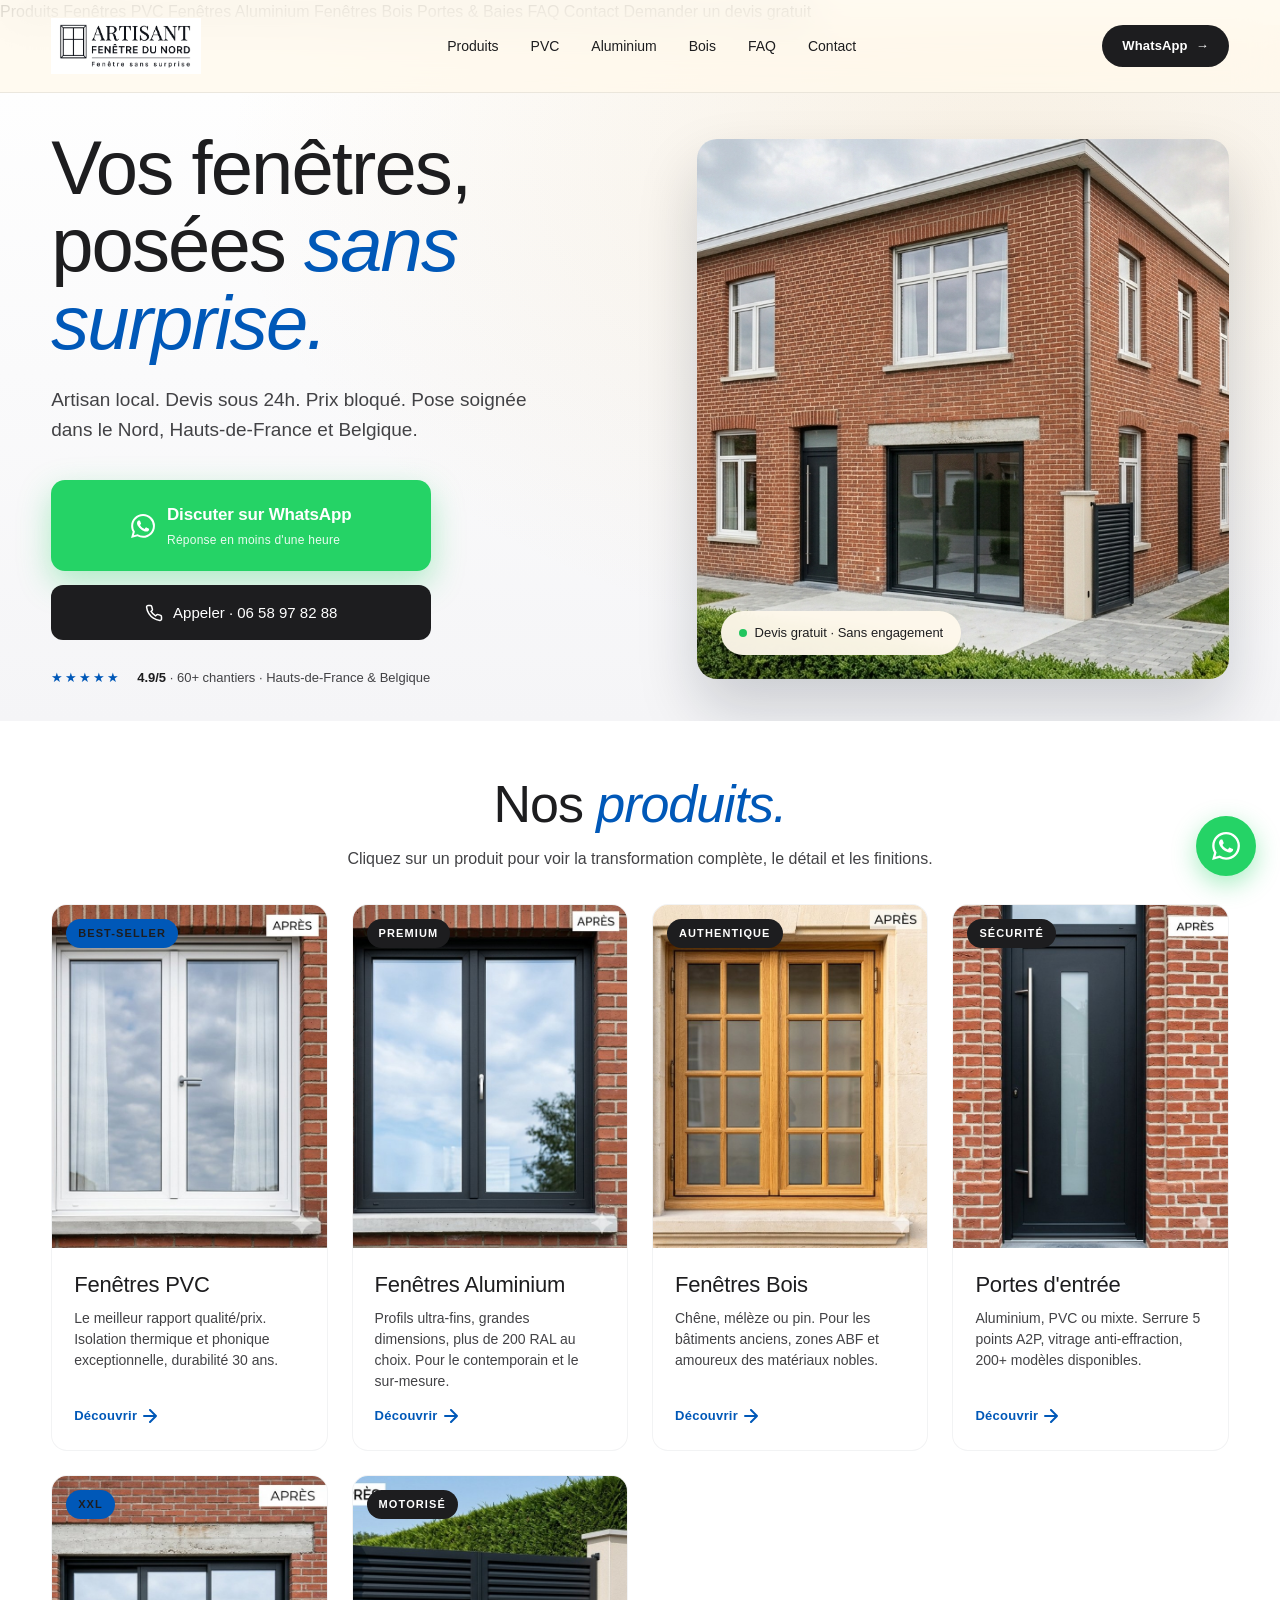
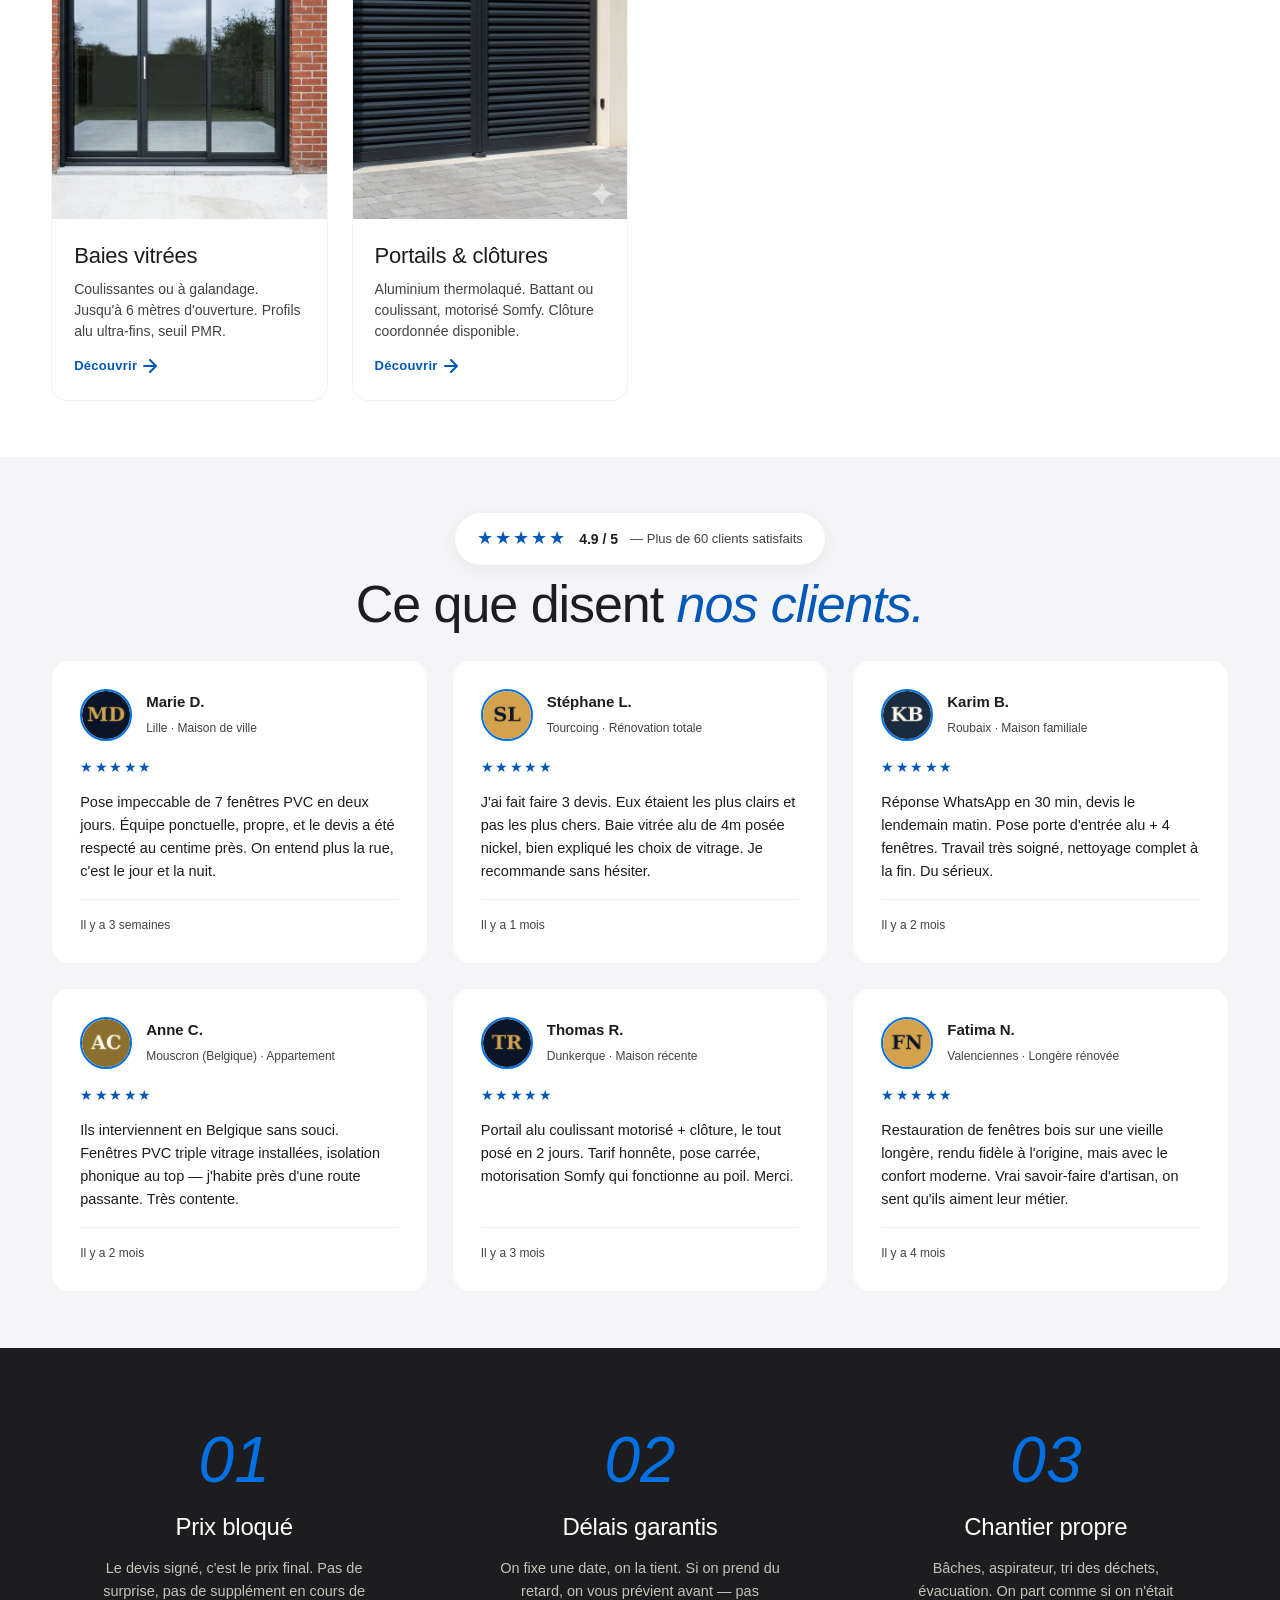
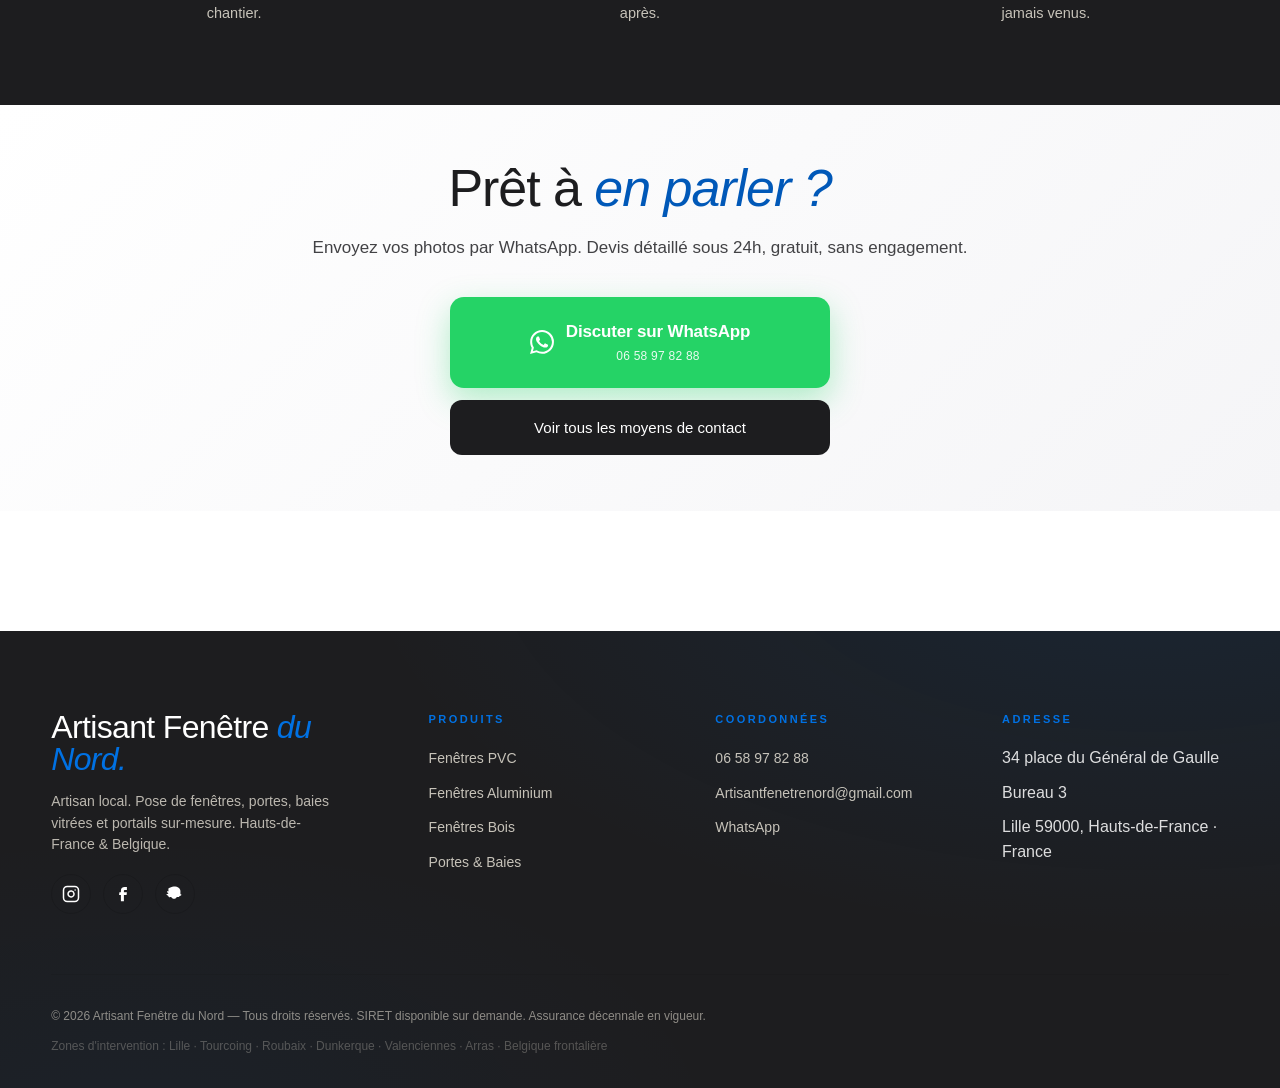
==== commit 98f6bca7: "Resserrer le padding-top des heros (vide entre nav et contenu) Tous les heros passent à 104px de pad" ====
--- a/index.html
+++ b/index.html
@@ -39,7 +39,7 @@
 .hero-biz {
   display: flex;
   align-items: center;
-  padding: 110px var(--gutter) 40px;
+  padding: 104px var(--gutter) 32px;
   background:
     radial-gradient(800px 500px at 80% 20%, rgba(212,162,76,0.15), transparent),
     linear-gradient(180deg, var(--cream) 0%, var(--paper) 100%);
@@ -161,7 +161,7 @@
 .hero-biz-badge .dot { width: 8px; height: 8px; background: #22c55e; border-radius: 50%; animation: pulse 2s infinite; }
 @keyframes pulse { 0%, 100% { opacity: 1; } 50% { opacity: 0.4; } }
 @media (max-width: 900px) {
-  .hero-biz { padding-top: 90px; }
+  .hero-biz { padding-top: 88px; }
   .hero-biz-inner { grid-template-columns: 1fr; gap: 40px; }
   .hero-biz-image { height: 380px; }
 }
--- a/assets/styles.css
+++ b/assets/styles.css
@@ -532,7 +532,7 @@
 
 /* ====== CONDENSED PRODUCT PAGE ====== */
 .p-hero {
-  padding: 130px var(--gutter) 36px;
+  padding: 104px var(--gutter) 28px;
   background: var(--cream);
 }
 .p-hero-inner {
@@ -633,7 +633,7 @@
   color: var(--ink);
 }
 @media (max-width: 900px) {
-  .p-hero { padding-top: 110px; }
+  .p-hero { padding-top: 92px; }
   .p-hero-inner { grid-template-columns: 1fr; gap: 32px; }
 }
 @media (max-width: 600px) {
